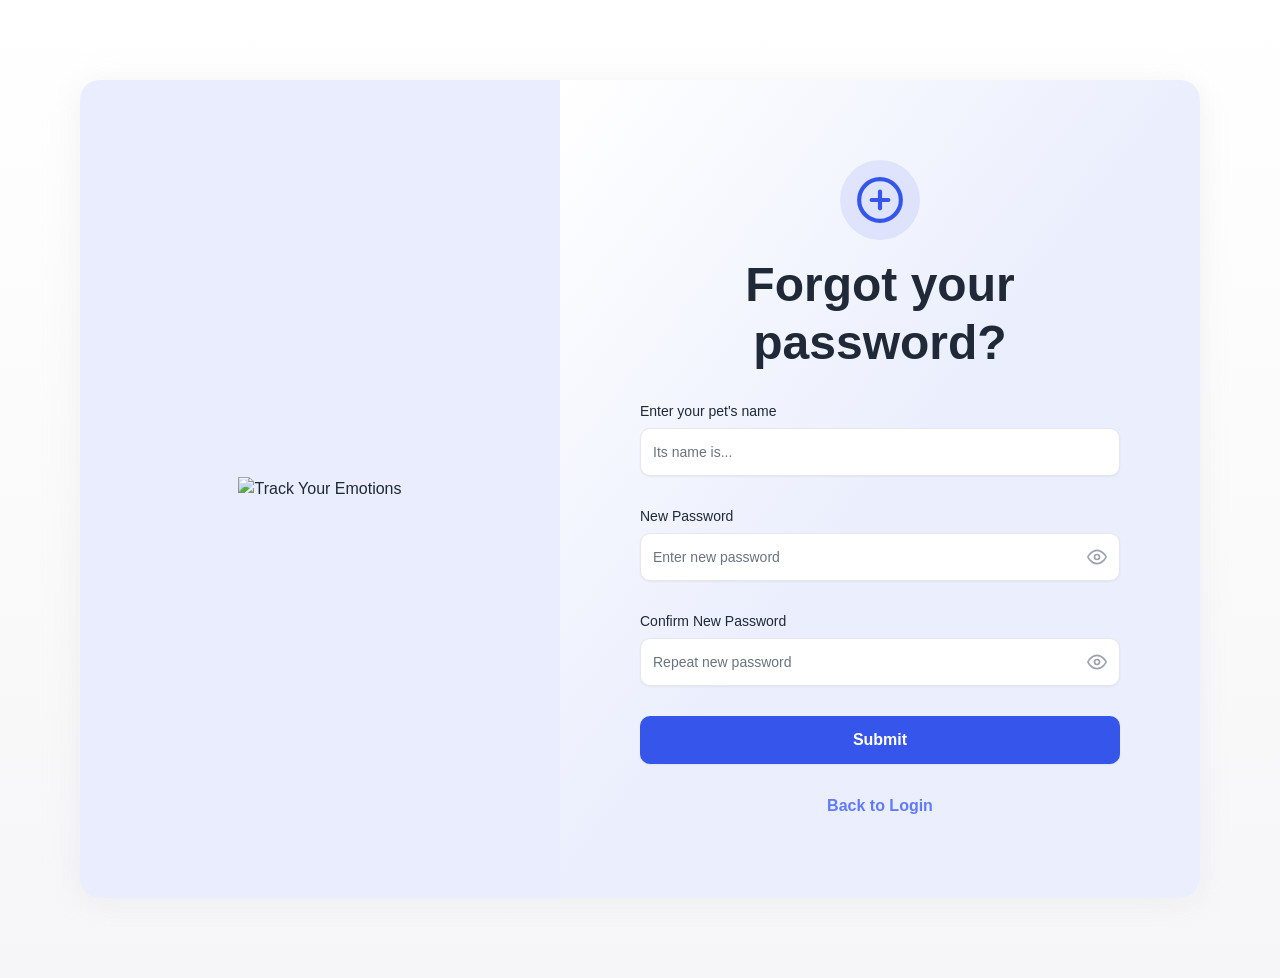
==== forgot-password.html @ fc1b0387 "Merge of two projects" ====
<!DOCTYPE html>
<html lang="en">
<head>
    <meta charset="UTF-8">
    <meta name="viewport" content="width=device-width, initial-scale=1.0">
    <title>Emotional Flow - Forgot Password</title>
    <link rel="stylesheet" href="css/styles.css">
    <link rel="stylesheet" href="css/auth.css">
</head>
<body>
    <main class="auth-container">
        <div class="auth-card">
            <!-- Form Section -->
            <section class="auth-form-section">
                <div class="auth-form-wrapper">
                    <!-- Icon & Header -->
                    <div class="forgot-header">
                        <div class="forgot-icon">
                            <svg width="50" height="50" viewBox="0 0 24 24" fill="none" xmlns="http://www.w3.org/2000/svg">
                                <circle cx="12" cy="12" r="10" stroke="#3655ea" stroke-width="2" stroke-linecap="round" stroke-linejoin="round"/>
                                <path d="M12 8V16" stroke="#3655ea" stroke-width="2" stroke-linecap="round" stroke-linejoin="round"/>
                                <path d="M8 12H16" stroke="#3655ea" stroke-width="2" stroke-linecap="round" stroke-linejoin="round"/>
                            </svg>
                        </div>
                        <h1 class="welcome-title">Forgot your password?</h1>
                    </div>

                    <!-- Form -->
                    <form id="forgotPasswordForm" class="auth-form" novalidate>
                        <!-- Pet Name Input -->
                        <div class="form-group">
                            <label for="pet-name" class="form-label">Enter your pet's name</label>
                            <div class="input-wrapper">
                                <input
                                    id="pet-name"
                                    name="pet-name"
                                    placeholder="Its name is..."
                                    type="text"
                                    autocomplete="off"
                                    required
                                    class="form-input"
                                />
                            </div>
                        </div>

                        <!-- New Password Input -->
                        <div class="form-group">
                            <label for="new-password" class="form-label">New Password</label>
                            <div class="input-wrapper input-with-icon">
                                <input
                                    id="new-password"
                                    name="new-password"
                                    placeholder="Enter new password"
                                    type="password"
                                    autocomplete="new-password"
                                    required
                                    class="form-input"
                                />
                                <button type="button" class="toggle-password" aria-label="Toggle password visibility">
                                    <svg class="eye-icon" width="20" height="20" viewBox="0 0 24 24" fill="none" stroke="currentColor" stroke-width="2" stroke-linecap="round" stroke-linejoin="round">
                                        <path d="M1 12s4-8 11-8 11 8 11 8-4 8-11 8-11-8-11-8z"></path>
                                        <circle cx="12" cy="12" r="3"></circle>
                                    </svg>
                                    <svg class="eye-off-icon hidden" width="20" height="20" viewBox="0 0 24 24" fill="none" stroke="currentColor" stroke-width="2" stroke-linecap="round" stroke-linejoin="round">
                                        <path d="M17.94 17.94A10.07 10.07 0 0 1 12 20c-7 0-11-8-11-8a18.45 18.45 0 0 1 5.06-5.94M9.9 4.24A9.12 9.12 0 0 1 12 4c7 0 11 8 11 8a18.5 18.5 0 0 1-2.16 3.19m-6.72-1.07a3 3 0 1 1-4.24-4.24"></path>
                                        <line x1="1" y1="1" x2="23" y2="23"></line>
                                    </svg>
                                </button>
                            </div>
                        </div>

                        <!-- Confirm New Password Input -->
                        <div class="form-group">
                            <label for="confirm-new-password" class="form-label">Confirm New Password</label>
                            <div class="input-wrapper input-with-icon">
                                <input
                                    id="confirm-new-password"
                                    name="confirm-new-password"
                                    placeholder="Repeat new password"
                                    type="password"
                                    autocomplete="new-password"
                                    required
                                    class="form-input"
                                />
                                <button type="button" class="toggle-password" aria-label="Toggle password visibility">
                                    <svg class="eye-icon" width="20" height="20" viewBox="0 0 24 24" fill="none" stroke="currentColor" stroke-width="2" stroke-linecap="round" stroke-linejoin="round">
                                        <path d="M1 12s4-8 11-8 11 8 11 8-4 8-11 8-11-8-11-8z"></path>
                                        <circle cx="12" cy="12" r="3"></circle>
                                    </svg>
                                    <svg class="eye-off-icon hidden" width="20" height="20" viewBox="0 0 24 24" fill="none" stroke="currentColor" stroke-width="2" stroke-linecap="round" stroke-linejoin="round">
                                        <path d="M17.94 17.94A10.07 10.07 0 0 1 12 20c-7 0-11-8-11-8a18.45 18.45 0 0 1 5.06-5.94M9.9 4.24A9.12 9.12 0 0 1 12 4c7 0 11 8 11 8a18.5 18.5 0 0 1-2.16 3.19m-6.72-1.07a3 3 0 1 1-4.24-4.24"></path>
                                        <line x1="1" y1="1" x2="23" y2="23"></line>
                                    </svg>
                                </button>
                            </div>
                        </div>

                        <!-- Actions -->
                        <div class="form-actions">
                            <button type="submit" class="btn btn-primary btn-full">Submit</button>
                            
                            <div class="form-links centered">
                                <a href="index.html" class="link-primary">Back to Login</a>
                            </div>
                        </div>
                    </form>
                </div>
            </section>

            <!-- Illustration Section -->
            <aside class="illustration-section">
                <div class="illustration-placeholder">
                    <img src="images/illustration.png" alt="Track Your Emotions" class="illustration-image">
                </div>
            </aside>
        </div>
    </main>

    <script src="js/forgot-password.js"></script>
</body>
</html>
---- css/styles.css ----
/* Base Styles */
* {
    margin: 0;
    padding: 0;
    box-sizing: border-box;
}

:root {
    /* Colors */
    --primary: #3655ea;
    --primary-hover: #2845d9;
    --primary-active: #1e35c8;
    --primary-light: #607afb;
    --primary-bg: rgba(54, 85, 234, 0.1);
    
    --gray-50: #f9fafb;
    --gray-100: #f3f4f6;
    --gray-200: #e5e7eb;
    --gray-300: #d1d5db;
    --gray-400: #9ca3af;
    --gray-500: #6b7280;
    --gray-600: #4b5563;
    --gray-700: #374151;
    --gray-800: #1f2937;
    --gray-900: #111827;
    
    --white: #ffffff;
    --black: #000000;
    
    /* Emotion Colors */
    --joy: #facc15;
    --joy-bg: #fef9c3;
    --sadness: #60a5fa;
    --sadness-bg: #dbeafe;
    --anger: #ef4444;
    --anger-bg: #fee2e2;
    --calm: #34d399;
    --calm-bg: #d1fae5;
    --neutral: #d5c7b4;
    --neutral-bg: rgba(213, 206, 180, 0.5);
    --anxiety: #c084fc;
    --anxiety-bg: #f3e8ff;
    
    --error: #ef4444;
    --success: #22c55e;
    
    /* Shadows */
    --shadow-sm: 0px 1px 2px rgba(0, 0, 0, 0.05);
    --shadow-md: 0px 4px 6px -1px rgba(0, 0, 0, 0.1), 0px 2px 4px -1px rgba(0, 0, 0, 0.06);
    --shadow-lg: 0px 10px 15px -3px rgba(0, 0, 0, 0.1), 0px 4px 6px -2px rgba(0, 0, 0, 0.05);
    --shadow-xl: 0px 20px 25px -5px rgba(0, 0, 0, 0.1), 0px 10px 10px -5px rgba(0, 0, 0, 0.04);
    --shadow-card: 6px 6px 20px 3px rgba(219, 217, 221, 0.15), -9px 0px 30px 0px rgba(216, 214, 218, 0.15);
    
    /* Border Radius */
    --radius-sm: 6px;
    --radius-md: 10px;
    --radius-lg: 16px;
    --radius-xl: 20px;
    --radius-2xl: 24px;
    --radius-full: 9999px;
    
    /* Transitions */
    --transition-fast: 150ms ease;
    --transition-normal: 200ms ease;
    --transition-slow: 300ms ease;
}

html, body {
    font-family: -apple-system, BlinkMacSystemFont, 'Segoe UI', Roboto, Oxygen, Ubuntu, Cantarell, 'Open Sans', 'Helvetica Neue', sans-serif;
    font-size: 16px;
    line-height: 1.5;
    color: var(--gray-800);
    background-color: var(--white);
    -webkit-font-smoothing: antialiased;
    -moz-osx-font-smoothing: grayscale;
}

/* Typography */
h1, h2, h3, h4, h5, h6 {
    font-weight: 700;
    line-height: 1.2;
}

a {
    text-decoration: none;
    color: inherit;
}

button {
    font-family: inherit;
    cursor: pointer;
    border: none;
    background: none;
}

input, textarea {
    font-family: inherit;
    font-size: inherit;
}

/* Utility Classes */
.hidden {
    display: none !important;
}

.sr-only {
    position: absolute;
    width: 1px;
    height: 1px;
    padding: 0;
    margin: -1px;
    overflow: hidden;
    clip: rect(0, 0, 0, 0);
    white-space: nowrap;
    border: 0;
}

/* Buttons */
.btn {
    display: inline-flex;
    align-items: center;
    justify-content: center;
    padding: 0 1.5rem;
    height: 48px;
    font-size: 1rem;
    font-weight: 700;
    border-radius: var(--radius-md);
    transition: all var(--transition-normal);
}

.btn-primary {
    background-color: var(--primary);
    color: var(--white);
    box-shadow: var(--shadow-sm);
}

.btn-primary:hover {
    background-color: var(--primary-hover);
}

.btn-primary:active {
    background-color: var(--primary-active);
}

.btn-primary:disabled {
    opacity: 0.5;
    cursor: not-allowed;
}

.btn-secondary {
    background-color: var(--white);
    color: var(--gray-700);
    border: 1px solid var(--gray-200);
    box-shadow: var(--shadow-sm);
}

.btn-secondary:hover {
    background-color: var(--gray-50);
    border-color: var(--gray-300);
}

.btn-secondary:active {
    background-color: var(--gray-100);
}

.btn-secondary:disabled {
    opacity: 0.5;
    cursor: not-allowed;
    background-color: var(--gray-50);
}

.btn-full {
    width: 100%;
}

.btn-ghost {
    background: transparent;
    color: var(--gray-500);
}

.btn-ghost:hover {
    background-color: var(--gray-100);
    color: var(--gray-900);
}

/* Links */
.link-primary {
    color: var(--primary-light);
    font-weight: 700;
    transition: color var(--transition-fast);
}

.link-primary:hover {
    color: var(--primary-hover);
    text-decoration: underline;
}

.link-btn {
    color: var(--primary);
    font-size: 0.875rem;
    font-weight: 700;
    background: none;
    border: none;
    cursor: pointer;
    transition: all var(--transition-fast);
}

.link-btn:hover {
    color: var(--primary-hover);
    text-decoration: underline;
}

/* Logo */
.logo {
    width: 32px;
    height: 32px;
    background-color: var(--primary);
    border-radius: var(--radius-sm);
    display: flex;
    align-items: center;
    justify-content: center;
    color: var(--white);
    font-weight: 700;
    font-size: 0.875rem;
}

/* Divider */
.divider {
    height: 1px;
    background-color: var(--gray-100);
    width: 100%;
    margin: 0.5rem 0;
}

/* Emotion Dot */
.emotion-dot {
    width: 12px;
    height: 12px;
    border-radius: 50%;
    display: inline-block;
}

/* Widget Base */
.widget {
    background-color: var(--white);
    border-radius: var(--radius-lg);
    border: 1px solid var(--gray-100);
    box-shadow: var(--shadow-sm);
    padding: 1.5rem;
}

.widget-title {
    font-size: 1.25rem;
    font-weight: 700;
    color: var(--gray-900);
}

.widget-header {
    display: flex;
    align-items: center;
    justify-content: space-between;
    margin-bottom: 1.5rem;
}

/* Modal Base */
.modal-overlay {
    position: fixed;
    top: 0;
    left: 0;
    right: 0;
    bottom: 0;
    background-color: rgba(0, 0, 0, 0.5);
    display: flex;
    align-items: center;
    justify-content: center;
    z-index: 1000;
    opacity: 0;
    visibility: hidden;
    transition: all var(--transition-normal);
}

.modal-overlay.active {
    opacity: 1;
    visibility: visible;
}

.modal {
    background-color: var(--white);
    border-radius: var(--radius-2xl);
    box-shadow: var(--shadow-xl);
    max-height: 90vh;
    overflow: hidden;
    transform: scale(0.95);
    transition: transform var(--transition-normal);
}

.modal-overlay.active .modal {
    transform: scale(1);
}

.close-btn {
    width: 40px;
    height: 40px;
    display: flex;
    align-items: center;
    justify-content: center;
    border-radius: var(--radius-full);
    color: var(--gray-500);
    transition: all var(--transition-fast);
}

.close-btn:hover {
    background-color: var(--gray-100);
    color: var(--gray-700);
}

/* Scrollbar Styles */
::-webkit-scrollbar {
    width: 8px;
    height: 8px;
}

::-webkit-scrollbar-track {
    background: var(--gray-100);
    border-radius: var(--radius-full);
}

::-webkit-scrollbar-thumb {
    background: var(--gray-300);
    border-radius: var(--radius-full);
}

::-webkit-scrollbar-thumb:hover {
    background: var(--gray-400);
}

/* Responsive */
@media (max-width: 768px) {
    :root {
        font-size: 14px;
    }
}
---- css/auth.css ----
/* Auth Pages Styles */

.auth-container {
    min-height: 100vh;
    width: 100%;
    display: flex;
    flex-direction: column;
    align-items: center;
    justify-content: center;
    padding: 1rem;
    background: linear-gradient(to top, #f6f6f8, var(--white));
}

@media (min-width: 768px) {
    .auth-container {
        padding: 5rem;
    }
}

.auth-card {
    width: 100%;
    max-width: 1280px;
    background-color: var(--white);
    border-radius: var(--radius-xl);
    overflow: hidden;
    box-shadow: var(--shadow-card);
    display: flex;
    flex-direction: column;
    min-height: 790px;
}

@media (min-width: 768px) {
    .auth-card {
        flex-direction: row-reverse;
    }
}

/* Form Section */
.auth-form-section {
    flex: 1;
    display: flex;
    flex-direction: column;
    align-items: center;
    justify-content: center;
    gap: 86px;
    padding: 2.5rem;
    background: linear-gradient(to bottom right, var(--white), #ebeffd, #ebeffd);
}

@media (min-width: 768px) {
    .auth-form-section {
        padding: 5rem;
    }
}

.auth-form-wrapper {
    display: flex;
    flex-direction: column;
    align-items: center;
    gap: 30px;
    width: 100%;
    max-width: 480px;
}

/* Logo */
.logo-container {
    display: flex;
    align-items: center;
    gap: 1rem;
}

.brand-name {
    font-weight: 700;
    color: var(--gray-800);
    font-size: 2rem;
    line-height: 23px;
}

/* Welcome Text */
.welcome-text {
    display: flex;
    flex-direction: column;
    align-items: center;
    gap: 1rem;
}

.welcome-title {
    font-weight: 700;
    color: var(--gray-800);
    font-size: 3rem;
    line-height: 1.2;
    text-align: center;
}

.welcome-subtitle {
    font-weight: 400;
    color: var(--gray-500);
    font-size: 1.125rem;
    line-height: 23px;
}

/* Forgot Password Header */
.forgot-header {
    display: flex;
    flex-direction: column;
    align-items: center;
    gap: 1rem;
}

.forgot-icon {
    width: 80px;
    height: 80px;
    border-radius: 50%;
    background-color: var(--primary-bg);
    display: flex;
    align-items: center;
    justify-content: center;
}

/* Form */
.auth-form {
    display: flex;
    flex-direction: column;
    align-items: center;
    gap: 30px;
    width: 100%;
}

.form-group {
    display: flex;
    flex-direction: column;
    align-items: flex-start;
    gap: 6px;
    width: 100%;
}

.form-label {
    font-weight: 500;
    color: var(--gray-800);
    font-size: 0.875rem;
}

.input-wrapper {
    display: flex;
    flex-direction: column;
    justify-content: center;
    width: 100%;
    background-color: var(--white);
    border-radius: var(--radius-md);
    border: 1px solid var(--gray-200);
    box-shadow: var(--shadow-sm);
    overflow: hidden;
    height: 48px;
    padding: 0 0.75rem;
    transition: all var(--transition-fast);
}

.input-wrapper:focus-within {
    border-color: transparent;
    box-shadow: 0 0 0 2px var(--primary);
}

.input-wrapper.input-with-icon {
    flex-direction: row;
    align-items: center;
    gap: 0.5rem;
}

.input-wrapper.error {
    border-color: var(--error);
}

.input-wrapper.error:focus-within {
    box-shadow: 0 0 0 2px var(--error);
}

.form-input {
    flex: 1;
    border: none;
    background: transparent;
    outline: none;
    color: var(--gray-500);
    font-size: 0.875rem;
    width: 100%;
}

.form-input::placeholder {
    color: var(--gray-500);
}

.toggle-password {
    display: flex;
    align-items: center;
    justify-content: center;
    color: var(--gray-400);
    background: none;
    border: none;
    cursor: pointer;
    padding: 0;
    transition: color var(--transition-fast);
}

.toggle-password:hover {
    color: var(--gray-600);
}

.error-text {
    color: var(--error);
    font-size: 0.875rem;
    font-weight: 400;
}

/* Password Requirements */
.password-requirements {
    display: flex;
    width: 100%;
    align-items: center;
    justify-content: space-between;
    gap: 1rem;
    padding: 0 0.25rem;
}

.requirement {
    display: flex;
    align-items: center;
    gap: 0.5rem;
    color: var(--gray-500);
    font-size: 0.875rem;
}

.requirement-check {
    width: 16px;
    height: 16px;
    border-radius: 50%;
    border: 1px solid var(--gray-300);
    display: flex;
    align-items: center;
    justify-content: center;
    transition: all var(--transition-fast);
}

.requirement.valid .requirement-check {
    background-color: var(--success);
    border-color: var(--success);
}

.requirement.valid .requirement-check::after {
    content: '';
    width: 6px;
    height: 6px;
    background-color: var(--white);
    border-radius: 50%;
}

.requirement.valid span {
    color: var(--gray-700);
}

/* Form Actions */
.form-actions {
    display: flex;
    flex-direction: column;
    align-items: center;
    gap: 30px;
    width: 100%;
}

.form-links {
    display: flex;
    width: 100%;
    align-items: center;
    justify-content: space-between;
    padding: 0 1rem;
}

.form-links.centered {
    justify-content: center;
}

.form-link-text {
    font-weight: 400;
    color: var(--gray-800);
    font-size: 1rem;
    display: flex;
    gap: 0.25rem;
}

/* Illustration Section */
.illustration-section {
    display: none;
    flex: 1;
    flex-direction: column;
    align-items: center;
    justify-content: center;
    background-color: var(--primary-bg);
    position: relative;
    overflow: hidden;
}

@media (min-width: 768px) {
    .illustration-section {
        display: flex;
    }
}

.illustration-placeholder {
    display: flex;
    flex-direction: column;
    align-items: center;
    justify-content: center;
    gap: 2rem;
    width: 100%;
    height: 100%;
}

.illustration-image {
    max-width: 100%;
    max-height: 100%;
    width: auto;
    height: auto;
    object-fit: contain;
}
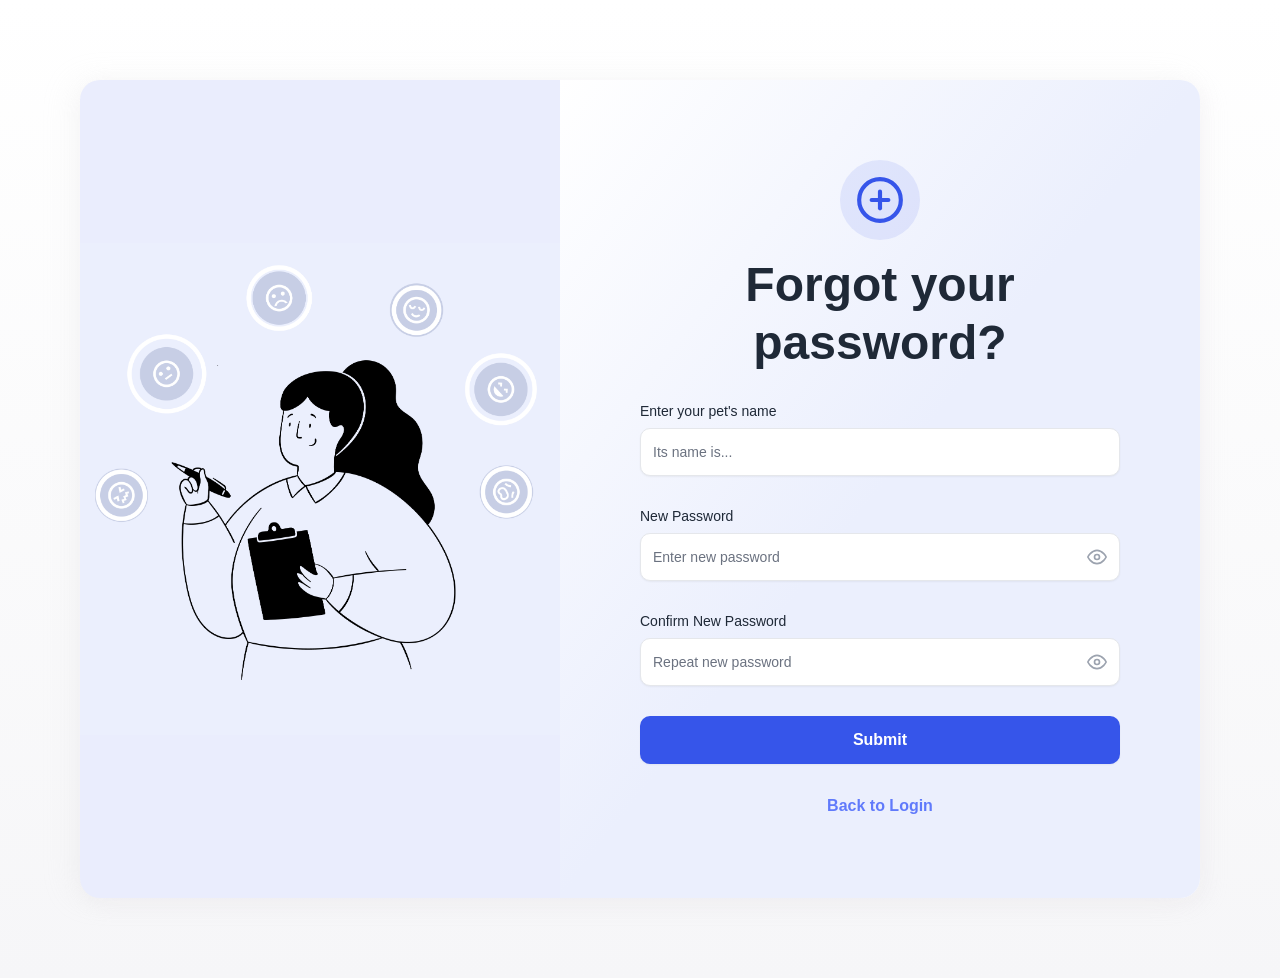
==== commit dc9ef5b4: "Register works, Login not rly err 500" ====
--- a/forgot-password.html
+++ b/forgot-password.html
@@ -110,7 +110,7 @@
             <!-- Illustration Section -->
             <aside class="illustration-section">
                 <div class="illustration-placeholder">
-                    <img src="images/illustration.png" alt="Track Your Emotions" class="illustration-image">
+                    <img src="images/listening-to-feedback.png" alt="Track Your Emotions" class="illustration-image">
                 </div>
             </aside>
         </div>
